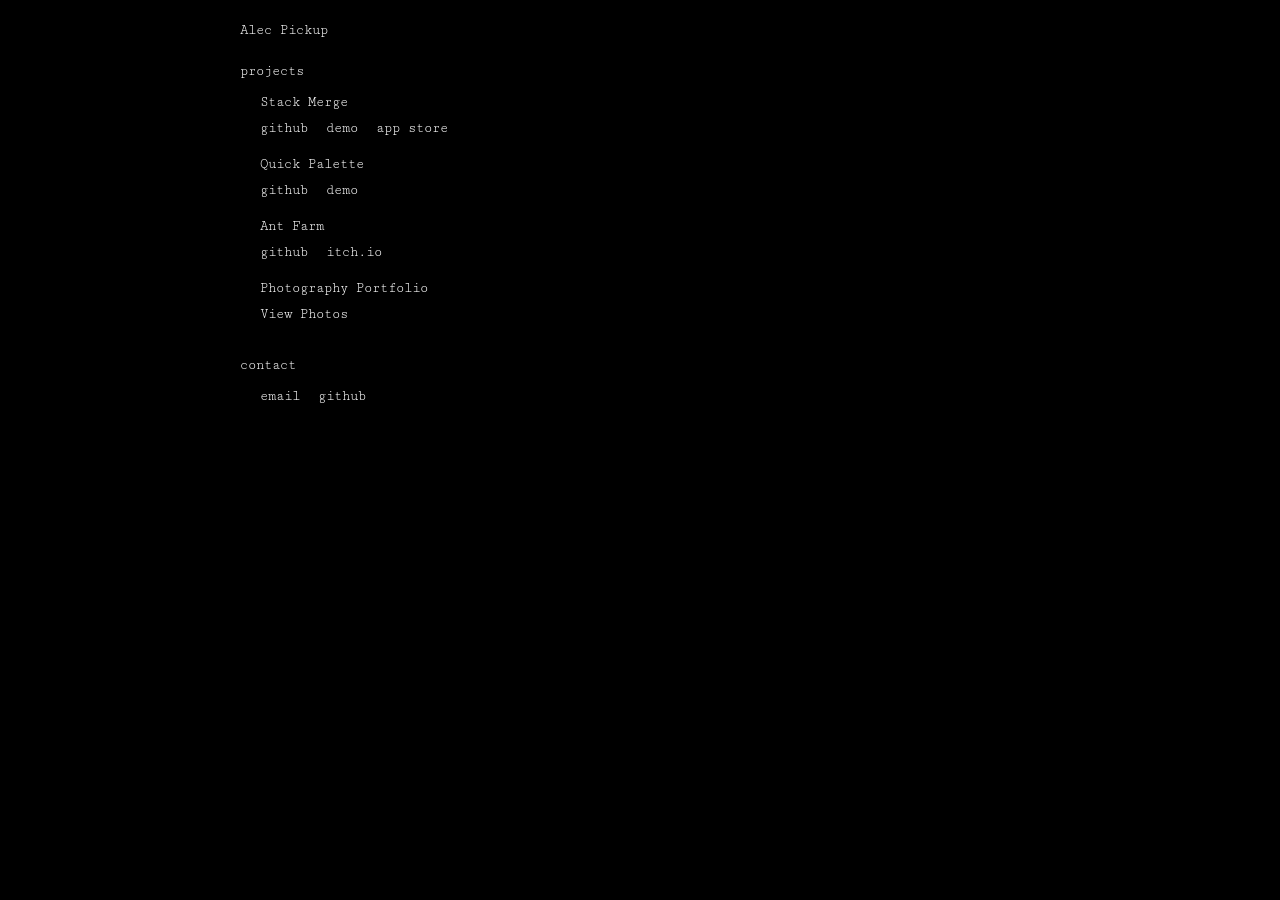
==== index.html @ d2874d29 "initial commit" ====
<!DOCTYPE html>
<html lang="en">
<head>
    <meta charset="UTF-8">
    <meta name="viewport" content="width=device-width, initial-scale=1.0">
    <title>Alec Pickup</title>
    <link rel="stylesheet" href="styles.css">
</head>
<body>
    <div class="container">
        <header>
            <h1>Alec Pickup</h1>
        </header>

        <main>
            <section id="projects" class="section">
                <h2>projects</h2>
                <div class="content">
                    <div class="project">
                        <h3>Stack Merge</h3>
                        <div class="project-links">
                            <a href="https://github.com/lcpckp/stack-merge" target="_blank">github</a>
                            <a href="https://lcpckp.github.io/stack-merge/" target="_blank">demo</a>
                            <a href="#" target="_blank">app store</a>
                        </div>
                    </div>
                    <div class="project">
                        <h3>Quick Palette</h3>
                        <div class="project-links">
                            <a href="https://github.com/lcpckp/quick-palette" target="_blank">github</a>
                            <a href="https://lcpckp.github.io/quick-palette/" target="_blank">demo</a>
                        </div>
                    </div>
                    <div class="project">
                        <h3>Ant Farm</h3>
                        <div class="project-links">
                            <a href="https://github.com/lcpckp/AntFarm" target="_blank">github</a>
                            <a href="https://lockpickup.itch.io/ant-farm" target="_blank">itch.io</a>
                        </div>
                    </div>
                    <div class="project">
                        <h3>Photography Portfolio</h3>
                        <div class="project-links">
                            <a href="#" target="_blank">View Photos</a>
                        </div>
                    </div>
                </div>
            </section>

            <section id="contact" class="section">
                <h2>contact</h2>
                <div class="content">
                    <div class="contact-links">
                        <a href="mailto:contact@alecpickup.com">email</a>
                        <a href="https://github.com/lcpckp" target="_blank">github</a>
                    </div>
                </div>
            </section>
        </main>
    </div>

    <script src="script.js"></script>
</body>
</html>
---- styles.css ----
@import url('https://fonts.googleapis.com/css2?family=Cutive+Mono&display=swap');

* {
    margin: 0;
    padding: 0;
    box-sizing: border-box;
}

body {
    font-family: 'Cutive Mono', monospace;
    background-color: #000000;
    color: #ffffff;
    font-size: 14px;
    line-height: 1.5;
    padding: 20px;
}

.container {
    max-width: 800px;
    margin: 0 auto;
}

header {
    margin-bottom: 20px;
}

h1 {
    font-size: 14px;
    font-weight: normal;
    margin-bottom: 5px;
}

.subtitle {
    color: #888888;
    font-size: 14px;
}

nav {
    margin-bottom: 30px;
    padding: 10px 0;
    border-top: 1px solid #333333;
    border-bottom: 1px solid #333333;
}

nav a {
    color: #ffffff;
    text-decoration: none;
    margin-right: 15px;
    font-size: 14px;
}

main {
    margin-bottom: 30px;
}

.section {
    margin-bottom: 30px;
}

h2 {
    font-size: 14px;
    font-weight: normal;
    margin-bottom: 10px;
    color: #ffffff;
}

.content {
    padding-left: 20px;
}

p {
    margin-bottom: 10px;
    color: #888888;
    font-size: 14px;
}

.project {
    margin-bottom: 15px;
}

.project h3 {
    font-size: 14px;
    font-weight: normal;
    margin-bottom: 5px;
    color: #ffffff;
}

.project-desc {
    color: #888888;
    margin-bottom: 5px;
    font-size: 14px;
}

.project-links {
    margin-top: 5px;
}

.project-links a,
.contact-links a {
    color: #ffffff;
    text-decoration: none;
    margin-right: 10px;
    font-size: 14px;
}

.contact-links {
    margin-top: 10px;
}

footer {
    padding-top: 20px;
    border-top: 1px solid #333333;
    color: #888888;
    font-size: 14px;
}
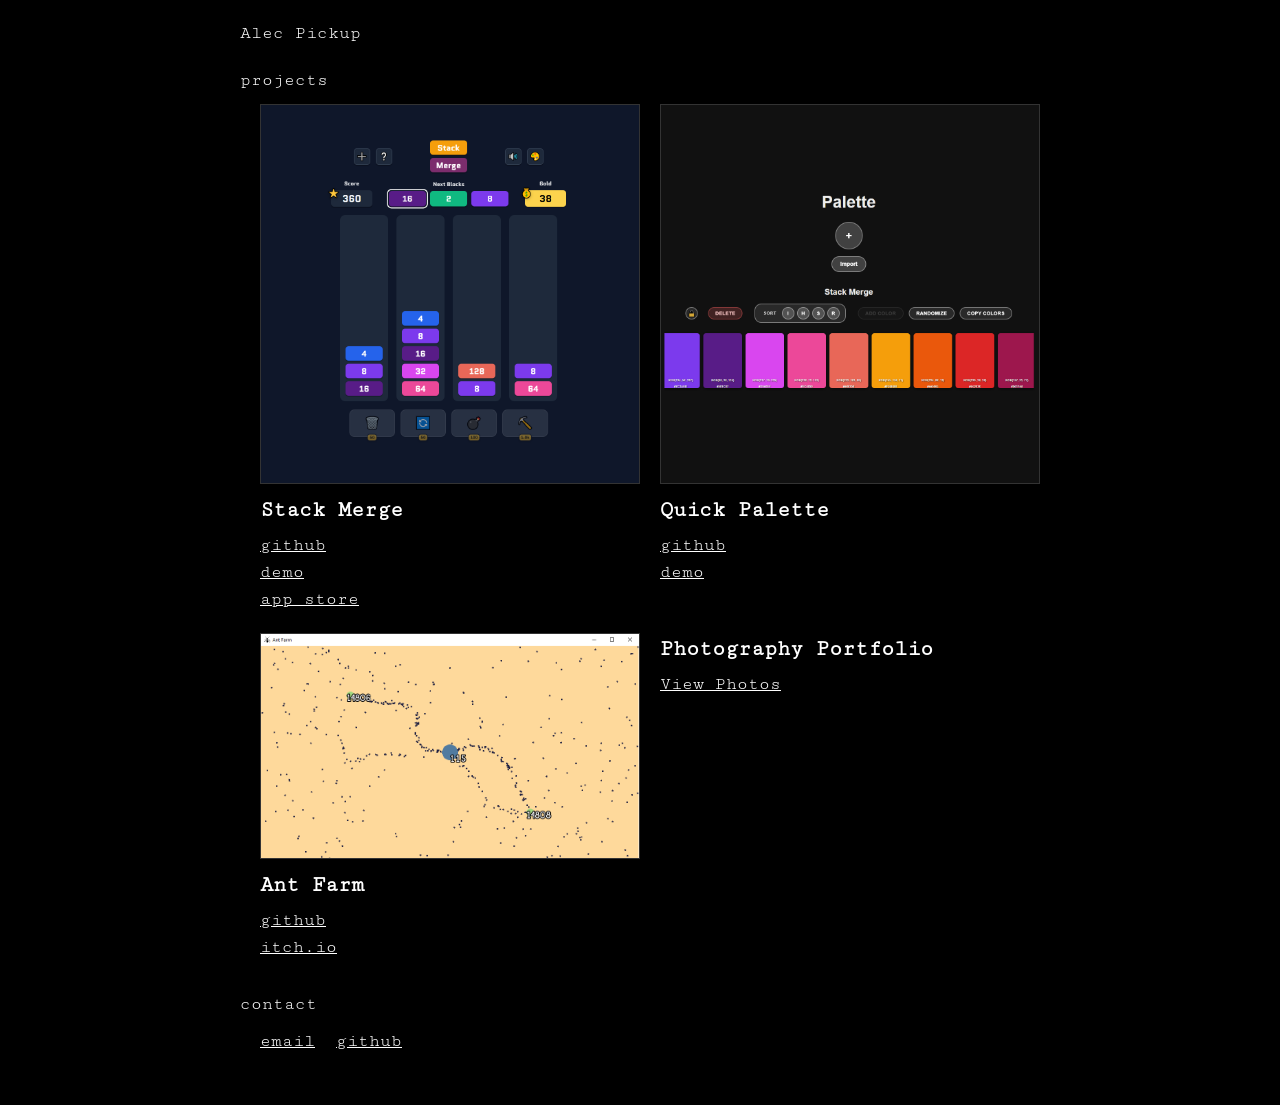
==== commit 78bc3588: "added images to site, slight visual updates" ====
--- a/index.html
+++ b/index.html
@@ -15,8 +15,11 @@
         <main>
             <section id="projects" class="section">
                 <h2>projects</h2>
-                <div class="content">
+                <div class="projects-grid">
                     <div class="project">
+                        <a href="https://lcpckp.github.io/stack-merge/" target="_blank">
+                            <img src="images/stackmergepreview.png" alt="Stack Merge preview" class="project-image">
+                        </a>
                         <h3>Stack Merge</h3>
                         <div class="project-links">
                             <a href="https://github.com/lcpckp/stack-merge" target="_blank">github</a>
@@ -25,6 +28,9 @@
                         </div>
                     </div>
                     <div class="project">
+                        <a href="https://lcpckp.github.io/quick-palette/" target="_blank">
+                            <img src="images/quickpalettepreview.png" alt="Quick Palette preview" class="project-image">
+                        </a>
                         <h3>Quick Palette</h3>
                         <div class="project-links">
                             <a href="https://github.com/lcpckp/quick-palette" target="_blank">github</a>
@@ -32,6 +38,9 @@
                         </div>
                     </div>
                     <div class="project">
+                        <a href="https://lockpickup.itch.io/ant-farm" target="_blank">
+                            <img src="images/antfarmpreview.png" alt="Ant Farm preview" class="project-image">
+                        </a>
                         <h3>Ant Farm</h3>
                         <div class="project-links">
                             <a href="https://github.com/lcpckp/AntFarm" target="_blank">github</a>
--- a/styles.css
+++ b/styles.css
@@ -10,7 +10,7 @@
     font-family: 'Cutive Mono', monospace;
     background-color: #000000;
     color: #ffffff;
-    font-size: 14px;
+    font-size: 18px;
     line-height: 1.5;
     padding: 20px;
 }
@@ -25,14 +25,14 @@
 }
 
 h1 {
-    font-size: 14px;
+    font-size: 18px;
     font-weight: normal;
     margin-bottom: 5px;
 }
 
 .subtitle {
     color: #888888;
-    font-size: 14px;
+    font-size: 18px;
 }
 
 nav {
@@ -46,7 +46,7 @@
     color: #ffffff;
     text-decoration: none;
     margin-right: 15px;
-    font-size: 14px;
+    font-size: 18px;
 }
 
 main {
@@ -58,7 +58,7 @@
 }
 
 h2 {
-    font-size: 14px;
+    font-size: 18px;
     font-weight: normal;
     margin-bottom: 10px;
     color: #ffffff;
@@ -71,16 +71,36 @@
 p {
     margin-bottom: 10px;
     color: #888888;
-    font-size: 14px;
+    font-size: 18px;
+}
+
+.projects-grid {
+    display: grid;
+    grid-template-columns: repeat(auto-fit, minmax(250px, 1fr));
+    gap: 20px;
+    padding-left: 20px;
 }
 
 .project {
-    margin-bottom: 15px;
+    margin-bottom: 0;
+}
+
+.project a {
+    display: block;
+    text-decoration: none;
+}
+
+.project-image {
+    width: 100%;
+    height: auto;
+    margin-bottom: 10px;
+    border: 1px solid #333333;
+    display: block;
 }
 
 .project h3 {
-    font-size: 14px;
-    font-weight: normal;
+    font-size: 22px;
+    font-weight: bold;
     margin-bottom: 5px;
     color: #ffffff;
 }
@@ -88,7 +108,7 @@
 .project-desc {
     color: #888888;
     margin-bottom: 5px;
-    font-size: 14px;
+    font-size: 18px;
 }
 
 .project-links {
@@ -98,9 +118,9 @@
 .project-links a,
 .contact-links a {
     color: #ffffff;
-    text-decoration: none;
+    text-decoration: underline;
     margin-right: 10px;
-    font-size: 14px;
+    font-size: 18px;
 }
 
 .contact-links {
@@ -111,5 +131,5 @@
     padding-top: 20px;
     border-top: 1px solid #333333;
     color: #888888;
-    font-size: 14px;
+    font-size: 18px;
 }
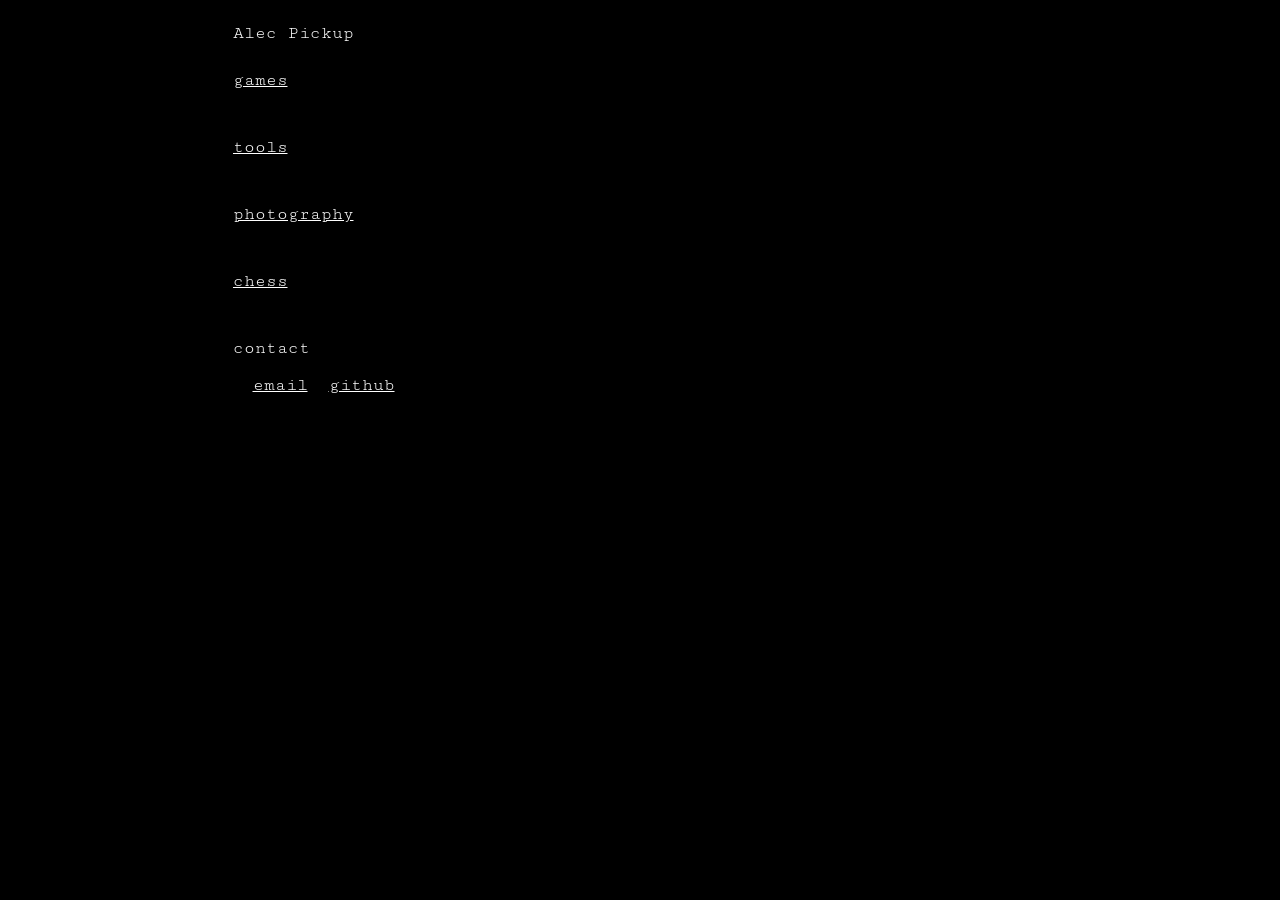
==== commit 20f115ff: "waitlist" ====
--- a/index.html
+++ b/index.html
@@ -5,6 +5,9 @@
     <meta name="viewport" content="width=device-width, initial-scale=1.0">
     <title>Alec Pickup</title>
     <link rel="stylesheet" href="styles.css">
+    <link rel="icon" type="image/png" sizes="32x32" href="/favicon-32x32.png">
+    <link rel="icon" type="image/png" sizes="96x96" href="/favicon-96x96.png">
+    <link rel="icon" type="image/png" sizes="16x16" href="/favicon-16x16.png">
 </head>
 <body>
     <div class="container">
@@ -13,46 +16,51 @@
         </header>
 
         <main>
-            <section id="projects" class="section">
-                <h2>projects</h2>
-                <div class="projects-grid">
-                    <div class="project">
-                        <a href="https://lcpckp.github.io/stack-merge/" target="_blank">
-                            <img src="images/stackmergepreview.png" alt="Stack Merge preview" class="project-image">
-                        </a>
-                        <h3>Stack Merge</h3>
-                        <div class="project-links">
-                            <a href="https://github.com/lcpckp/stack-merge" target="_blank">github</a>
-                            <a href="https://lcpckp.github.io/stack-merge/" target="_blank">demo</a>
-                            <a href="#" target="_blank">app store</a>
-                        </div>
+            <section id="games" class="section accordion-section">
+                <h2 class="accordion-header">games</h2>
+                <div class="accordion-content">
+                    <p><a href="https://lcpckp.github.io/stack-merge/" target="_blank">Stack Merge</a> - An addictive, block-stacking puzzle game. Android and iOS apps coming soon!</p>
+                    
+                    <form id="stack-merge-waitlist-form" class="waitlist-form" novalidate onsubmit="return window.stackMergeWaitlistSubmit(event);">
+                        <p class="waitlist-prompt">Become a beta tester for the mobile version! Sign up below:</p>
+                        <input
+                            id="stack-merge-email"
+                            name="email"
+                            type="email"
+                            inputmode="email"
+                            autocomplete="email"
+                            placeholder="email address"
+                            required
+                        />
+                        <button id="stack-merge-waitlist-submit" type="submit">Join waitlist</button>
+                        <div id="stack-merge-waitlist-status" class="waitlist-status" role="status" aria-live="polite"></div>
+                    </form>
+                </div>
+            </section>
+
+            <section id="tools" class="section accordion-section">
+                <h2 class="accordion-header">tools</h2>
+                <div class="accordion-content">
+                    <p>Tools coming soon.</p>
+                    <div class="projects-grid">
                     </div>
-                    <div class="project">
-                        <a href="https://lcpckp.github.io/quick-palette/" target="_blank">
-                            <img src="images/quickpalettepreview.png" alt="Quick Palette preview" class="project-image">
-                        </a>
-                        <h3>Quick Palette</h3>
-                        <div class="project-links">
-                            <a href="https://github.com/lcpckp/quick-palette" target="_blank">github</a>
-                            <a href="https://lcpckp.github.io/quick-palette/" target="_blank">demo</a>
-                        </div>
-                    </div>
-                    <div class="project">
-                        <a href="https://lockpickup.itch.io/ant-farm" target="_blank">
-                            <img src="images/antfarmpreview.png" alt="Ant Farm preview" class="project-image">
-                        </a>
-                        <h3>Ant Farm</h3>
-                        <div class="project-links">
-                            <a href="https://github.com/lcpckp/AntFarm" target="_blank">github</a>
-                            <a href="https://lockpickup.itch.io/ant-farm" target="_blank">itch.io</a>
-                        </div>
-                    </div>
-                    <div class="project">
-                        <h3>Photography Portfolio</h3>
-                        <div class="project-links">
-                            <a href="#" target="_blank">View Photos</a>
-                        </div>
-                    </div>
+                </div>
+            </section>
+
+            <section id="photography" class="section accordion-section">
+                <h2 class="accordion-header">photography</h2>
+                <div class="accordion-content">
+                    <p>Photography portfolio coming soon.</p>
+                </div>
+            </section>
+
+            <section id="chess" class="section accordion-section">
+                <h2 class="accordion-header">chess</h2>
+                <div class="accordion-content">
+                    <p><a href="https://lichess.org/@/lcpckp" target="_blank">Lichess.org Profile</a></p>
+                    <p><a href="https://www.chess.com/member/lcpckp" target="_blank">Chess.com Profile</a></p>
+                    <p><a href="https://ratings.uschess.org/player/30849239" target="_blank">USCF Profile</a></p>
+                    <p><a href="https://lichess.org/study/search?q=owner%3Alcpckp+" target="_blank">OTB Tournament Games</a></p>
                 </div>
             </section>
 
--- a/styles.css
+++ b/styles.css
@@ -6,6 +6,11 @@
     box-sizing: border-box;
 }
 
+html {
+    overflow-x: hidden;
+    width: 100%;
+}
+
 body {
     font-family: 'Cutive Mono', monospace;
     background-color: #000000;
@@ -13,11 +18,16 @@
     font-size: 18px;
     line-height: 1.5;
     padding: 20px;
+    scrollbar-gutter: stable;
+    width: 100%;
+    overflow-x: hidden;
 }
 
 .container {
     max-width: 800px;
     margin: 0 auto;
+    width: 100%;
+    overflow-x: hidden;
 }
 
 header {
@@ -55,6 +65,7 @@
 
 .section {
     margin-bottom: 30px;
+    width: 100%;
 }
 
 h2 {
@@ -62,10 +73,60 @@
     font-weight: normal;
     margin-bottom: 10px;
     color: #ffffff;
+    width: 100%;
+    box-sizing: border-box;
+}
+
+h2 a {
+    color: #ffffff;
+    text-decoration: underline;
+    font-size: 18px;
+}
+
+h2 a:visited {
+    color: #ffffff;
+}
+
+h2 a:hover {
+    color: #ffffff;
+}
+
+.accordion-header {
+    cursor: pointer;
+    user-select: none;
+    text-decoration: underline;
+}
+
+.accordion-header:hover {
+    color: #ffffff;
+}
+
+.accordion-content {
+    max-height: 0;
+    overflow: hidden;
+    transition: max-height 0.3s ease-out;
+    padding-left: 20px;
+}
+
+.accordion-section.active .accordion-content {
+    max-height: 2000px;
+    transition: max-height 0.3s ease-in;
 }
 
 .content {
     padding-left: 20px;
+}
+
+.content a {
+    color: #ffffff;
+    text-decoration: underline;
+    font-size: 18px;
+}
+
+.accordion-content a {
+    color: #ffffff;
+    text-decoration: underline;
+    font-size: 18px;
 }
 
 p {
@@ -79,10 +140,15 @@
     grid-template-columns: repeat(auto-fit, minmax(250px, 1fr));
     gap: 20px;
     padding-left: 20px;
+    width: 100%;
+    box-sizing: border-box;
 }
 
 .project {
     margin-bottom: 0;
+    width: 100%;
+    max-width: 100%;
+    box-sizing: border-box;
 }
 
 .project a {
@@ -133,3 +199,65 @@
     color: #888888;
     font-size: 18px;
 }
+
+.waitlist-form {
+    margin-top: 10px;
+    padding-left: 0;
+}
+
+.waitlist-form input {
+    width: 100%;
+    max-width: 360px;
+    padding: 10px 12px;
+    margin: 0 0 10px 0;
+    background-color: #000000;
+    border: 1px solid #333333;
+    color: #ffffff;
+    font-family: 'Cutive Mono', monospace;
+    font-size: 18px;
+    display: block;
+}
+
+.waitlist-prompt {
+    color: #888888;
+    font-size: 18px;
+    margin-bottom: 10px;
+}
+
+.waitlist-form input::placeholder {
+    color: #666666;
+}
+
+.waitlist-form button {
+    padding: 10px 14px;
+    background-color: #ffffff;
+    color: #000000;
+    border: none;
+    cursor: pointer;
+    font-family: 'Cutive Mono', monospace;
+    font-size: 18px;
+}
+
+.waitlist-form button:disabled {
+    opacity: 0.6;
+    cursor: not-allowed;
+}
+
+.waitlist-status {
+    margin-top: 10px;
+    color: #888888;
+    font-size: 18px;
+    min-height: 1.2em;
+}
+
+.waitlist-status[data-kind="error"] {
+    color: #ff4d4d;
+}
+
+.waitlist-status[data-kind="success"] {
+    color: #4dff88;
+}
+
+.waitlist-status[data-kind="pending"] {
+    color: #888888;
+}
